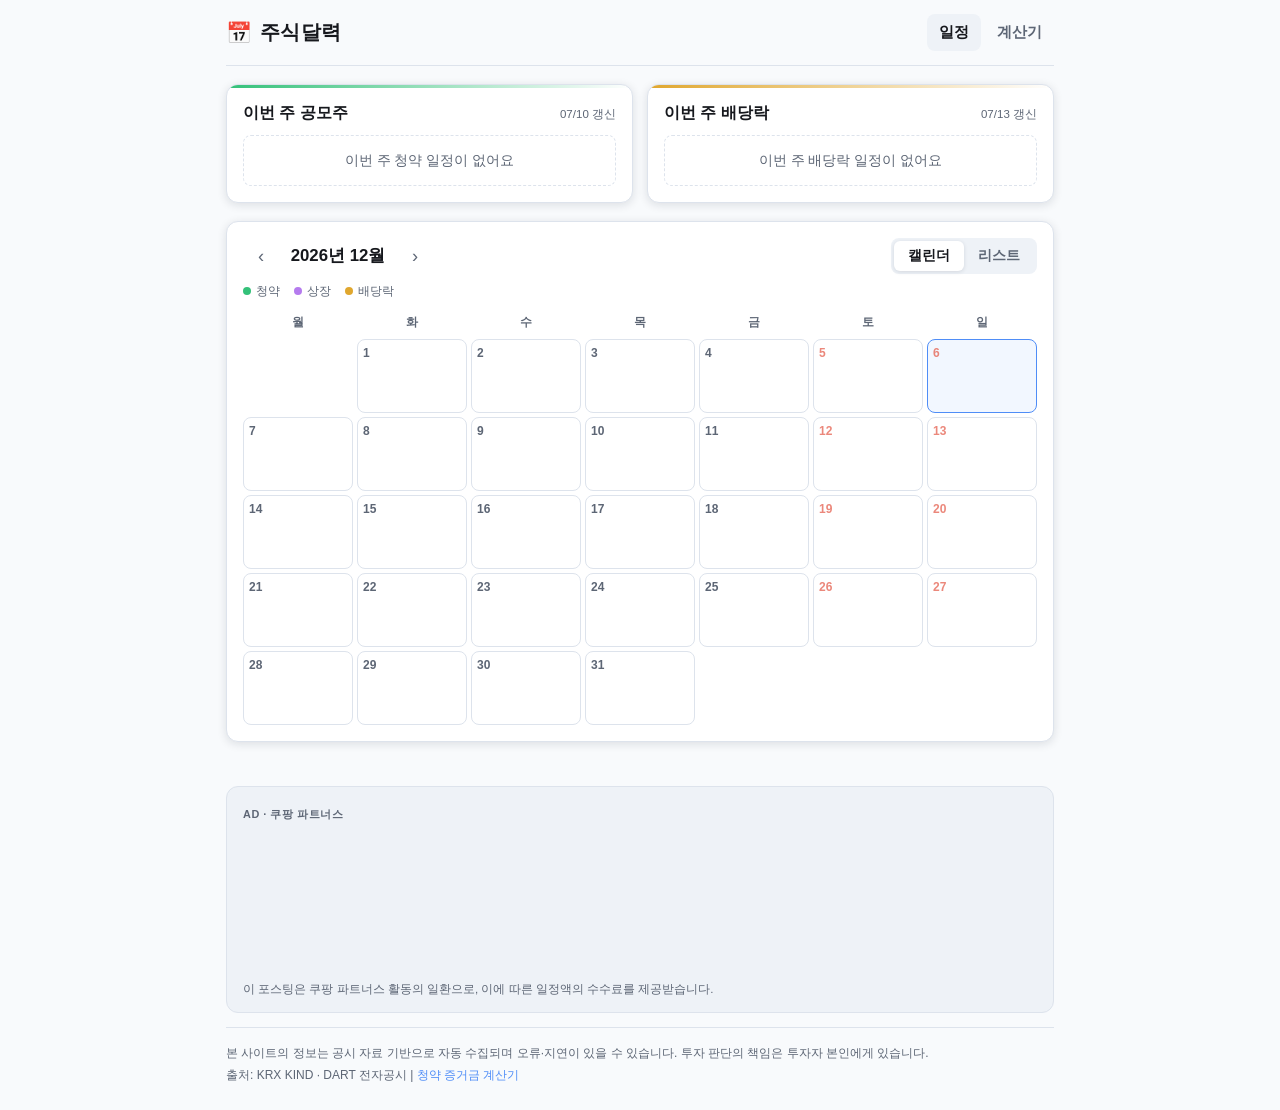
==== index.html @ b201cfbd "feat: 쿠팡 파트너스 다이나믹 배너 활성화 (캐러셀, 반응형 폭) - 페이지당 1개, 도구/콘텐츠 영역 밖 배치 - 광고 차단 시 빈 카드 자동 숨김 가드 - baroconve" ====
<!doctype html>
<html lang="ko">
<head>
  <meta charset="utf-8" />
  <meta name="viewport" content="width=device-width, initial-scale=1, viewport-fit=cover" />
  <title>주식달력 — 공모주 청약 일정 · 배당 캘린더</title>
  <meta name="description" content="이번 주 공모주 청약 일정과 배당락일을 한눈에. 청약 시작일·상장일·공모가와 증거금 계산기까지, 매일 자동 갱신되는 무료 주식 캘린더입니다." />
  <link rel="canonical" href="https://maestro24.github.io/stockcal/" />
  <meta property="og:title" content="주식달력 — 공모주 · 배당 캘린더" />
  <meta property="og:description" content="이번 주 공모주 청약과 배당락일을 한눈에. 매일 자동 갱신." />
  <meta property="og:type" content="website" />
  <meta property="og:url" content="https://maestro24.github.io/stockcal/" />
  <meta property="og:locale" content="ko_KR" />
  <meta name="theme-color" content="#f8fafc" />
  <link rel="icon" href="data:image/svg+xml,<svg xmlns='http://www.w3.org/2000/svg' viewBox='0 0 100 100'><defs><linearGradient id='g' x1='0' y1='0' x2='0' y2='1'><stop offset='0' stop-color='%234F8DF7'/><stop offset='1' stop-color='%232456C4'/></linearGradient></defs><rect width='100' height='100' rx='18' fill='url(%23g)'/><rect x='20' y='30' width='60' height='50' rx='6' fill='white' opacity='.95'/><rect x='20' y='30' width='60' height='14' rx='6' fill='%23D4A72C'/><rect x='30' y='20' width='8' height='16' rx='3' fill='white'/><rect x='62' y='20' width='8' height='16' rx='3' fill='white'/><rect x='28' y='52' width='12' height='9' rx='2' fill='%234F8DF7'/><rect x='44' y='52' width='12' height='9' rx='2' fill='%23cbd5e1'/><rect x='60' y='52' width='12' height='9' rx='2' fill='%23cbd5e1'/><rect x='28' y='66' width='12' height='9' rx='2' fill='%23cbd5e1'/><rect x='44' y='66' width='12' height='9' rx='2' fill='%2343A047'/></svg>" />
  <script type="application/ld+json">
  {
    "@context": "https://schema.org",
    "@graph": [
      {
        "@type": "WebSite",
        "url": "https://maestro24.github.io/stockcal/",
        "name": "주식달력",
        "description": "공모주 청약 일정과 배당락일 캘린더",
        "inLanguage": "ko"
      },
      {
        "@type": "WebApplication",
        "name": "주식달력",
        "url": "https://maestro24.github.io/stockcal/",
        "applicationCategory": "FinanceApplication",
        "operatingSystem": "Web",
        "inLanguage": "ko",
        "offers": { "@type": "Offer", "price": "0", "priceCurrency": "KRW" },
        "description": "이번 주 공모주 청약 일정과 배당락일을 보여주는 무료 캘린더. 매일 자동 갱신."
      }
    ]
  }
  </script>
  <link rel="stylesheet" href="css/style.css" />
</head>
<body>
  <div id="app">
    <header class="header">
      <div class="brand">
        <span class="brand-mark">📅</span>
        <h1>주식달력</h1>
      </div>
      <nav class="nav">
        <a href="index.html" class="nav-link active">일정</a>
        <a href="calc.html" class="nav-link">계산기</a>
      </nav>
    </header>

    <main class="main">
      <!-- 이번 주 요약 -->
      <section class="week-summary">
        <div class="summary-card" id="card-ipo">
          <div class="summary-head">
            <h2>이번 주 공모주</h2>
            <span class="updated" id="ipo-updated"></span>
          </div>
          <div class="summary-body" id="week-ipo"><div class="empty">불러오는 중…</div></div>
        </div>
        <div class="summary-card" id="card-div">
          <div class="summary-head">
            <h2>이번 주 배당락</h2>
            <span class="updated" id="div-updated"></span>
          </div>
          <div class="summary-body" id="week-div"><div class="empty">불러오는 중…</div></div>
        </div>
      </section>

      <!-- 공모주 캘린더 -->
      <section class="cal-section">
        <div class="cal-toolbar">
          <div class="month-nav">
            <button class="icon-btn" id="btn-prev" aria-label="이전 달">‹</button>
            <h2 id="cal-title">-</h2>
            <button class="icon-btn" id="btn-next" aria-label="다음 달">›</button>
          </div>
          <div class="view-toggle" role="tablist">
            <button class="toggle-btn active" id="btn-view-cal" role="tab">캘린더</button>
            <button class="toggle-btn" id="btn-view-list" role="tab">리스트</button>
          </div>
        </div>
        <div class="legend">
          <span class="lg"><i class="dot dot-open"></i>청약</span>
          <span class="lg"><i class="dot dot-list"></i>상장</span>
          <span class="lg"><i class="dot dot-div"></i>배당락</span>
        </div>
        <div id="view-cal" class="calendar"></div>
        <div id="view-list" class="ipo-list hidden"></div>
      </section>
    </main>


  <aside class="promo" data-coupang>
    <span class="promo-label">AD · 쿠팡 파트너스</span>
    <div class="coupang-wrap">
      <script src="https://ads-partners.coupang.com/g.js"></script>
      <script>
        new PartnersCoupang.G({ id: 1006093, template: "carousel", trackingCode: "AF8748009",
          width: String(Math.min(680, document.documentElement.clientWidth - 48)), height: "140", tsource: "" });
      </script>
    </div>
    <p class="promo-disclosure">이 포스팅은 쿠팡 파트너스 활동의 일환으로, 이에 따른 일정액의 수수료를 제공받습니다.</p>
  </aside>
    <script>
      // 광고 미표시(차단기 등) 시 빈 카드 숨김
      setTimeout(function () {
        document.querySelectorAll('.promo[data-coupang]').forEach(function (el) {
          var f = el.querySelector('iframe');
          if (!f || f.getBoundingClientRect().height < 10) el.hidden = true;
        });
      }, 4000);
    </script>

    <footer class="footer">
      <p>본 사이트의 정보는 공시 자료 기반으로 자동 수집되며 오류·지연이 있을 수 있습니다. 투자 판단의 책임은 투자자 본인에게 있습니다.</p>
      <p>출처: KRX KIND · DART 전자공시 | <a href="calc.html">청약 증거금 계산기</a></p>
    </footer>
  </div>

  <div class="toast-wrap" id="toast-wrap" aria-live="polite"></div>
  <script type="module" src="js/app.js"></script>
</body>
</html>
---- css/style.css ----
/* 주식달력 v1 — 금융 대시보드 톤, 라이트 전용 */
:root {
  --bg: #f8fafc;
  --bg-card: #ffffff;
  --bg-elev: #eef2f7;
  --text: #16181d;
  --text-dim: #5d6675;
  --border: #dde3ec;
  --accent: #4f8df7;
  --open: #34c179;      /* 청약 중 */
  --upcoming: #4f8df7;  /* 예정 */
  --list-ev: #b57bee;   /* 상장 */
  --div-ev: #e0a72e;    /* 배당락 */
  --danger: #e5604f;
  --radius: 12px;
  --shadow: rgba(15, 23, 42, 0.12);
}

* { box-sizing: border-box; margin: 0; padding: 0; }
body {
  background: var(--bg);
  color: var(--text);
  font-family: -apple-system, BlinkMacSystemFont, 'Apple SD Gothic Neo', 'Malgun Gothic', 'Noto Sans KR', sans-serif;
  -webkit-font-smoothing: antialiased;
  line-height: 1.5;
  transition: background 0.25s;
}
#app { max-width: 860px; margin: 0 auto; padding: 0 16px; min-height: 100dvh; display: flex; flex-direction: column; }
button, input { font-family: inherit; }
a { color: var(--accent); text-decoration: none; }

/* ── 헤더 ── */
.header {
  display: flex;
  align-items: center;
  justify-content: space-between;
  padding: 14px 0;
  border-bottom: 1px solid var(--border);
}
.brand { display: flex; align-items: center; gap: 8px; }
.brand-mark { font-size: 1.3rem; }
.brand h1 { font-size: 1.25rem; font-weight: 900; letter-spacing: 0.02em; }
.nav { display: flex; align-items: center; gap: 4px; }
.nav-link {
  color: var(--text-dim);
  font-weight: 700;
  font-size: 0.95rem;
  padding: 7px 12px;
  border-radius: 8px;
  transition: background 0.15s, color 0.15s;
}
.nav-link:hover { background: var(--bg-elev); }
.nav-link.active { color: var(--text); background: var(--bg-elev); }
.icon-btn {
  background: none;
  border: none;
  color: var(--text-dim);
  font-size: 1.15rem;
  width: 36px;
  height: 36px;
  border-radius: 8px;
  cursor: pointer;
  transition: background 0.15s, color 0.15s;
}
.icon-btn:hover { background: var(--bg-elev); color: var(--text); }

/* ── 메인 ── */
.main { flex: 1; padding: 18px 0 30px; display: flex; flex-direction: column; gap: 18px; }
.main > section { animation: sec-in 0.35s ease backwards; }
.main > section:nth-child(2) { animation-delay: 0.08s; }
.main > section:nth-child(3) { animation-delay: 0.16s; }
@keyframes sec-in {
  from { opacity: 0; transform: translateY(10px); }
}

/* ── 이번 주 요약 ── */
.week-summary { display: grid; grid-template-columns: 1fr 1fr; gap: 14px; }
.summary-card {
  background: var(--bg-card);
  border: 1px solid var(--border);
  border-radius: var(--radius);
  padding: 16px;
  box-shadow: 0 2px 10px var(--shadow);
  position: relative;
  overflow: hidden;
}
.summary-card::before {
  content: '';
  position: absolute;
  top: 0; left: 0; right: 0;
  height: 3px;
  background: linear-gradient(90deg, var(--open), transparent);
}
#card-div::before { background: linear-gradient(90deg, var(--div-ev), transparent); }
.summary-head { display: flex; align-items: baseline; justify-content: space-between; margin-bottom: 10px; }
.summary-head h2 { font-size: 1rem; font-weight: 800; }
.updated { font-size: 0.72rem; color: var(--text-dim); }
.summary-body { display: flex; flex-direction: column; gap: 8px; }
.empty {
  color: var(--text-dim);
  font-size: 0.88rem;
  padding: 14px 0;
  text-align: center;
  border: 1px dashed var(--border);
  border-radius: 8px;
}

.event-row {
  display: flex;
  align-items: center;
  gap: 10px;
  background: var(--bg-elev);
  border-radius: 8px;
  padding: 9px 12px;
  transition: transform 0.12s ease, background 0.15s;
}
.event-row:hover { transform: translateX(3px); background: color-mix(in srgb, var(--bg-elev) 80%, var(--accent) 8%); }
.event-row .name { font-weight: 800; font-size: 0.92rem; flex: 1; min-width: 0; overflow: hidden; text-overflow: ellipsis; white-space: nowrap; }
.event-row .date { font-size: 0.8rem; color: var(--text-dim); font-variant-numeric: tabular-nums; }
.badge {
  font-size: 0.7rem;
  font-weight: 800;
  padding: 2px 7px;
  border-radius: 999px;
  white-space: nowrap;
}
.badge-open { background: color-mix(in srgb, var(--open) 18%, transparent); color: var(--open); }
.badge-upcoming { background: color-mix(in srgb, var(--upcoming) 18%, transparent); color: var(--upcoming); }
.badge-list { background: color-mix(in srgb, var(--list-ev) 18%, transparent); color: var(--list-ev); }
.badge-div { background: color-mix(in srgb, var(--div-ev) 20%, transparent); color: var(--div-ev); }
.badge-dday { background: var(--danger); color: #fff; }
.badge-done { background: var(--bg-elev); color: var(--text-dim); }

/* ── 캘린더 섹션 ── */
.cal-section {
  background: var(--bg-card);
  border: 1px solid var(--border);
  border-radius: var(--radius);
  padding: 16px;
  box-shadow: 0 2px 10px var(--shadow);
}
.cal-toolbar { display: flex; align-items: center; justify-content: space-between; margin-bottom: 8px; flex-wrap: wrap; gap: 8px; }
.month-nav { display: flex; align-items: center; gap: 4px; }
.month-nav h2 { font-size: 1.05rem; font-weight: 800; min-width: 110px; text-align: center; font-variant-numeric: tabular-nums; }
.view-toggle { display: flex; background: var(--bg-elev); border-radius: 8px; padding: 3px; }
.toggle-btn {
  border: none;
  background: none;
  color: var(--text-dim);
  font-weight: 700;
  font-size: 0.85rem;
  padding: 6px 14px;
  border-radius: 6px;
  cursor: pointer;
}
.toggle-btn.active { background: var(--bg-card); color: var(--text); box-shadow: 0 1px 4px var(--shadow); }
.legend { display: flex; gap: 14px; margin: 4px 0 10px; }
.lg { font-size: 0.75rem; color: var(--text-dim); display: flex; align-items: center; gap: 5px; }
.dot { width: 8px; height: 8px; border-radius: 50%; display: inline-block; }
.dot-open { background: var(--open); }
.dot-list { background: var(--list-ev); }
.dot-div { background: var(--div-ev); }

/* 캘린더 그리드 */
.calendar { display: grid; grid-template-columns: repeat(7, 1fr); gap: 4px; }
.cal-dow {
  text-align: center;
  font-size: 0.72rem;
  font-weight: 700;
  color: var(--text-dim);
  padding: 4px 0;
}
.cal-cell {
  min-height: 74px;
  border: 1px solid var(--border);
  border-radius: 8px;
  padding: 4px 5px;
  font-size: 0.75rem;
  display: flex;
  flex-direction: column;
  gap: 3px;
  overflow: hidden;
}
.cal-cell.blank { border-color: transparent; }
.cal-cell .d { color: var(--text-dim); font-weight: 700; font-variant-numeric: tabular-nums; }
.cal-cell:not(.blank) { transition: border-color 0.15s, background 0.15s; }
.cal-cell:not(.blank):hover { border-color: var(--border-active, var(--accent)); background: var(--bg-elev); }
.cal-cell.today { border-color: var(--accent); background: color-mix(in srgb, var(--accent) 7%, transparent); }
.cal-cell.today .d { color: var(--accent); }
.cal-cell.weekend .d { color: var(--danger); opacity: 0.75; }
.chip {
  font-size: 0.66rem;
  font-weight: 700;
  border-radius: 4px;
  padding: 1px 4px;
  white-space: nowrap;
  overflow: hidden;
  text-overflow: ellipsis;
  color: #fff;
}
.chip-open { background: var(--open); }
.chip-list { background: var(--list-ev); }
.chip-div { background: var(--div-ev); }
.chip-more { background: var(--bg-elev); color: var(--text-dim); }

/* 리스트 뷰 */
.ipo-list { display: flex; flex-direction: column; gap: 10px; }
.ipo-list.hidden, .calendar.hidden { display: none; }
.ipo-item {
  border: 1px solid var(--border);
  border-radius: 10px;
  padding: 12px 14px;
  display: flex;
  flex-direction: column;
  gap: 6px;
}
.ipo-item .top { display: flex; align-items: center; gap: 8px; }
.ipo-item .name { font-weight: 800; font-size: 1rem; flex: 1; }
.ipo-item .meta { display: flex; flex-wrap: wrap; gap: 12px; font-size: 0.82rem; color: var(--text-dim); }
.ipo-item .meta b { color: var(--text); font-weight: 700; }

/* ── 계산기 ── */
.calc-card {
  background: var(--bg-card);
  border: 1px solid var(--border);
  border-radius: var(--radius);
  padding: 20px;
  box-shadow: 0 2px 10px var(--shadow);
}
.calc-card h2 { font-size: 1.05rem; margin-bottom: 4px; }
.calc-desc { font-size: 0.85rem; color: var(--text-dim); margin-bottom: 14px; }
.calc-form { display: grid; grid-template-columns: repeat(auto-fit, minmax(140px, 1fr)); gap: 12px; margin-bottom: 14px; }
.calc-form label { font-size: 0.8rem; font-weight: 700; color: var(--text-dim); display: flex; flex-direction: column; gap: 6px; }
.calc-form input {
  background: var(--bg-elev);
  border: 1px solid var(--border);
  border-radius: 8px;
  color: var(--text);
  font-size: 1rem;
  font-weight: 700;
  padding: 10px 12px;
  width: 100%;
  outline: none;
  transition: border-color 0.15s;
}
.calc-form input:focus { border-color: var(--accent); }
.calc-result {
  display: flex;
  align-items: baseline;
  justify-content: space-between;
  background: var(--bg-elev);
  border-radius: 10px;
  padding: 14px 16px;
}
.result-label { font-size: 0.85rem; color: var(--text-dim); font-weight: 700; }
.result-value { font-size: 1.5rem; font-weight: 900; font-variant-numeric: tabular-nums; }
.calc-note { font-size: 0.8rem; color: var(--text-dim); margin-top: 8px; }

/* ── 푸터 ── */
.footer {
  border-top: 1px solid var(--border);
  padding: 16px 0 26px;
  font-size: 0.75rem;
  color: var(--text-dim);
  display: flex;
  flex-direction: column;
  gap: 4px;
}

/* ── 토스트 ── */
.toast-wrap { position: fixed; top: 14px; left: 50%; transform: translateX(-50%); z-index: 100; }
.toast {
  background: var(--text);
  color: var(--bg);
  font-weight: 700;
  font-size: 0.88rem;
  padding: 10px 16px;
  border-radius: 8px;
}

@media (max-width: 640px) {
  .week-summary { grid-template-columns: 1fr; }
  .cal-cell { min-height: 58px; }
  .chip { font-size: 0.6rem; }
}

/* ── 쿠팡 파트너스 슬롯 ── */
.promo { border: 1px solid var(--border); background: var(--bg-elev); border-radius: 12px; padding: 14px 16px; margin: 14px 0; }
.promo-label { font-size: 0.68rem; color: var(--text-dim); font-weight: 800; letter-spacing: 0.05em; }
.promo a { font-weight: 800; display: inline-block; margin: 4px 0; }
.promo-disclosure { font-size: 0.72rem; color: var(--text-dim); margin-top: 6px; line-height: 1.5; }
.coupang-wrap { display: flex; justify-content: center; margin: 8px 0; min-height: 140px; }
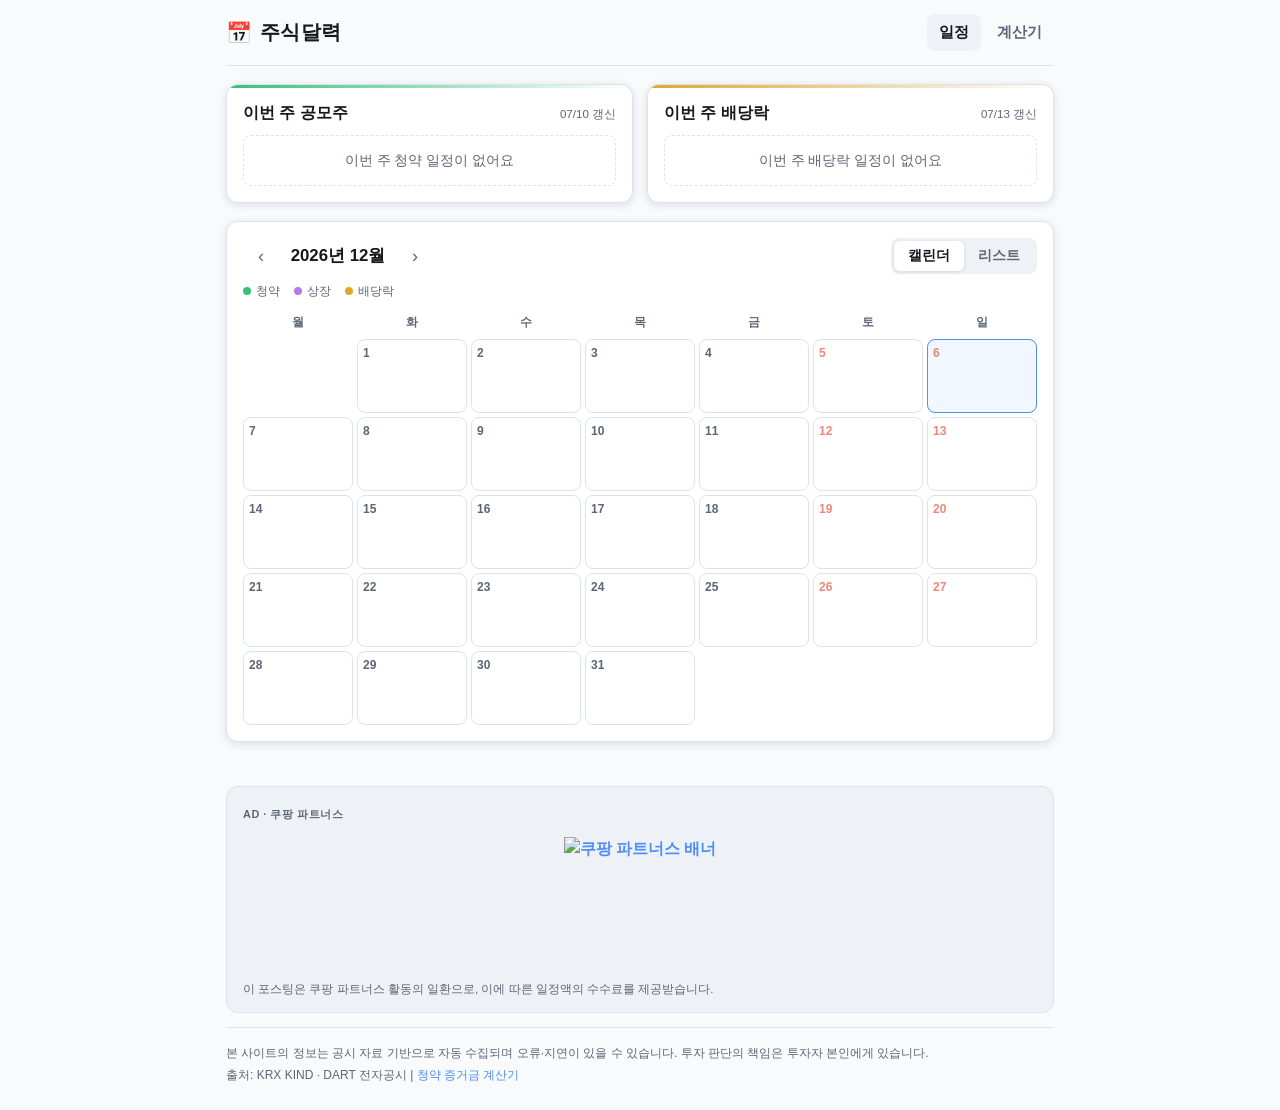
==== commit 0a22a9bf: "feat: 하단 배너를 정적 이미지(728x90)로 교체, 양옆 캐러셀 유지 - g.js 로드를 사이드 레일로 이동, 가드에 img 로드 검사 추가" ====
--- a/index.html
+++ b/index.html
@@ -98,20 +98,18 @@
   <aside class="promo" data-coupang>
     <span class="promo-label">AD · 쿠팡 파트너스</span>
     <div class="coupang-wrap">
-      <script src="https://ads-partners.coupang.com/g.js"></script>
-      <script>
-        new PartnersCoupang.G({ id: 1006093, template: "carousel", trackingCode: "AF8748009",
-          width: String(Math.min(680, document.documentElement.clientWidth - 48)), height: "140", tsource: "" });
-      </script>
+      <a href="https://link.coupang.com/a/flCfhuxEJM" target="_blank" rel="sponsored noopener" referrerpolicy="unsafe-url"><img src="https://ads-partners.coupang.com/banners/1006097?trackingCode=AF8748009&subId=&traceId=V0-301-879dd1202e5c73b2-I1006097&w=728&h=90" alt="쿠팡 파트너스 배너" style="max-width:100%;height:auto" loading="lazy"></a>
     </div>
     <p class="promo-disclosure">이 포스팅은 쿠팡 파트너스 활동의 일환으로, 이에 따른 일정액의 수수료를 제공받습니다.</p>
   </aside>
     <script>
       // 광고 미표시(차단기 등) 시 빈 카드 숨김
       setTimeout(function () {
-        document.querySelectorAll('.promo[data-coupang]').forEach(function (el) {
+        document.querySelectorAll('[data-coupang]').forEach(function (el) {
           var f = el.querySelector('iframe');
-          if (!f || f.getBoundingClientRect().height < 10) el.hidden = true;
+          var m = el.querySelector('img');
+          var ok = (f && f.getBoundingClientRect().height >= 10) || (m && m.complete && m.naturalWidth > 0);
+          if (!ok) el.hidden = true;
         });
       }, 4000);
     </script>
@@ -124,5 +122,12 @@
 
   <div class="toast-wrap" id="toast-wrap" aria-live="polite"></div>
   <script type="module" src="js/app.js"></script>
+  <div class="side-rail side-l" data-coupang>
+    <script src="https://ads-partners.coupang.com/g.js"></script>
+    <script>new PartnersCoupang.G({ id: 1006093, template: "carousel", trackingCode: "AF8748009", width: "160", height: "600", tsource: "" });</script>
+  </div>
+  <div class="side-rail side-r" data-coupang>
+    <script>new PartnersCoupang.G({ id: 1006093, template: "carousel", trackingCode: "AF8748009", width: "160", height: "600", tsource: "" });</script>
+  </div>
 </body>
 </html>
--- a/css/style.css
+++ b/css/style.css
@@ -289,4 +289,11 @@
 .promo-label { font-size: 0.68rem; color: var(--text-dim); font-weight: 800; letter-spacing: 0.05em; }
 .promo a { font-weight: 800; display: inline-block; margin: 4px 0; }
 .promo-disclosure { font-size: 0.72rem; color: var(--text-dim); margin-top: 6px; line-height: 1.5; }
-.coupang-wrap { display: flex; justify-content: center; margin: 8px 0; min-height: 140px; }
+.coupang-wrap { display: flex; justify-content: center; margin: 8px 0; min-height: 140px; max-width: 100%; overflow-x: hidden; }
+
+/* ── 쿠팡 사이드 레일 (넓은 화면 전용) ── */
+.side-rail { position: fixed; top: 90px; width: 160px; display: none; z-index: 5; }
+@media (min-width: 1260px) { .side-rail { display: block; } }
+.side-l { left: calc(50% - 614px); }
+.side-r { left: calc(50% + 454px); }
+.fs-active .side-rail { display: none !important; }
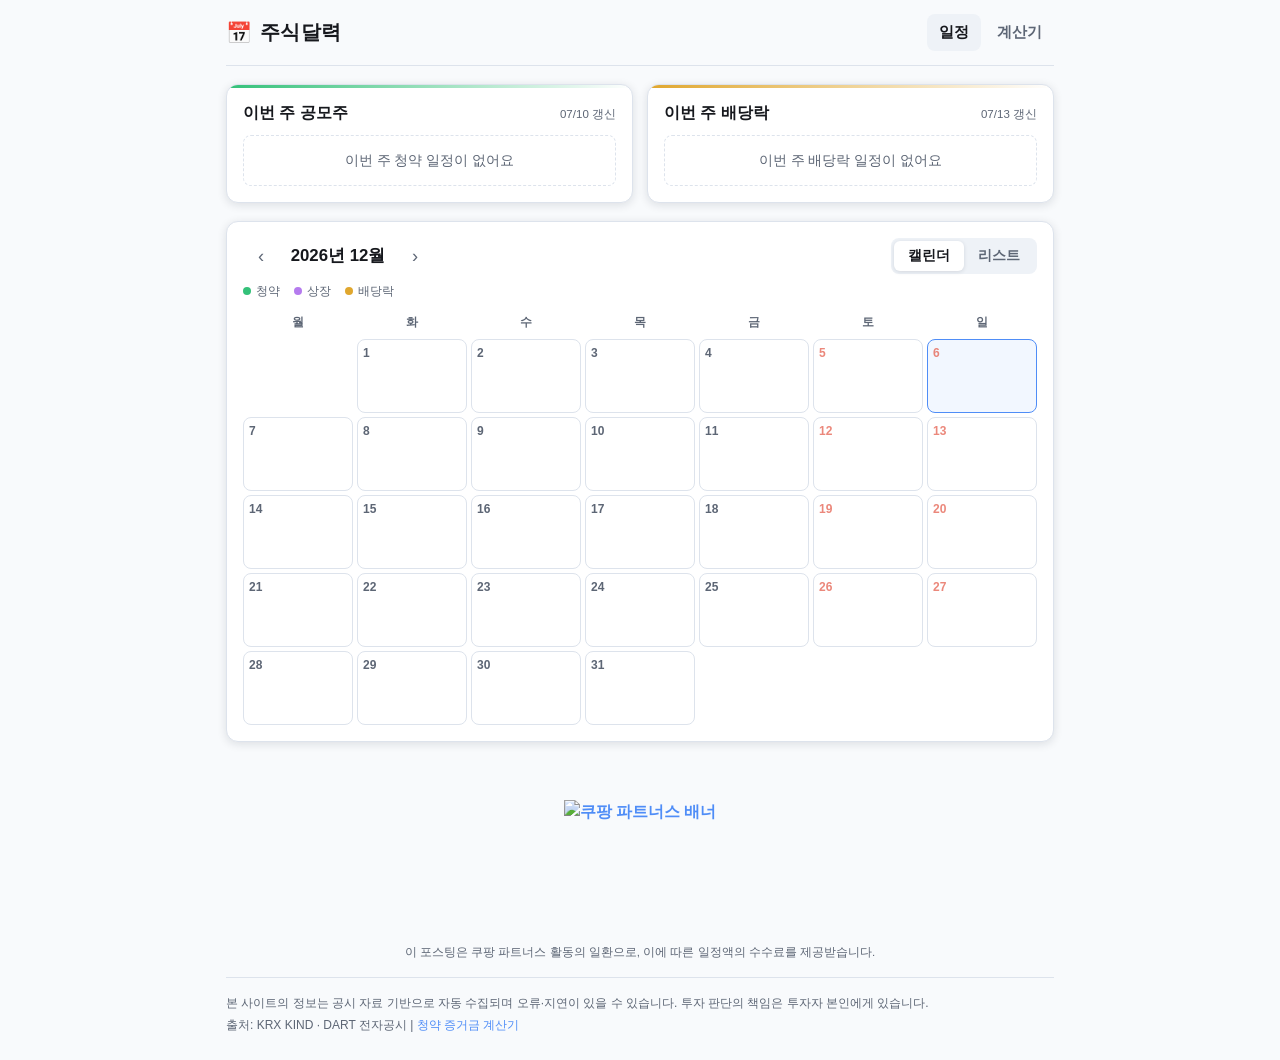
==== commit b8b5b053: "style: 광고 박스 제거 — 배너 + 고지 문구 한 줄만 (미니멀)" ====
--- a/index.html
+++ b/index.html
@@ -96,7 +96,6 @@
 
 
   <aside class="promo" data-coupang>
-    <span class="promo-label">AD · 쿠팡 파트너스</span>
     <div class="coupang-wrap">
       <a href="https://link.coupang.com/a/flCfhuxEJM" target="_blank" rel="sponsored noopener" referrerpolicy="unsafe-url"><img src="https://ads-partners.coupang.com/banners/1006097?trackingCode=AF8748009&subId=&traceId=V0-301-879dd1202e5c73b2-I1006097&w=728&h=90" alt="쿠팡 파트너스 배너" style="max-width:100%;height:auto" loading="lazy"></a>
     </div>
--- a/css/style.css
+++ b/css/style.css
@@ -285,10 +285,10 @@
 }
 
 /* ── 쿠팡 파트너스 슬롯 ── */
-.promo { border: 1px solid var(--border); background: var(--bg-elev); border-radius: 12px; padding: 14px 16px; margin: 14px 0; }
+.promo { margin: 16px 0; text-align: center; }
 .promo-label { font-size: 0.68rem; color: var(--text-dim); font-weight: 800; letter-spacing: 0.05em; }
 .promo a { font-weight: 800; display: inline-block; margin: 4px 0; }
-.promo-disclosure { font-size: 0.72rem; color: var(--text-dim); margin-top: 6px; line-height: 1.5; }
+.promo-disclosure { font-size: 0.72rem; color: var(--text-dim); margin-top: 6px; line-height: 1.5; text-align: center; }
 .coupang-wrap { display: flex; justify-content: center; margin: 8px 0; min-height: 140px; max-width: 100%; overflow-x: hidden; }
 
 /* ── 쿠팡 사이드 레일 (넓은 화면 전용) ── */
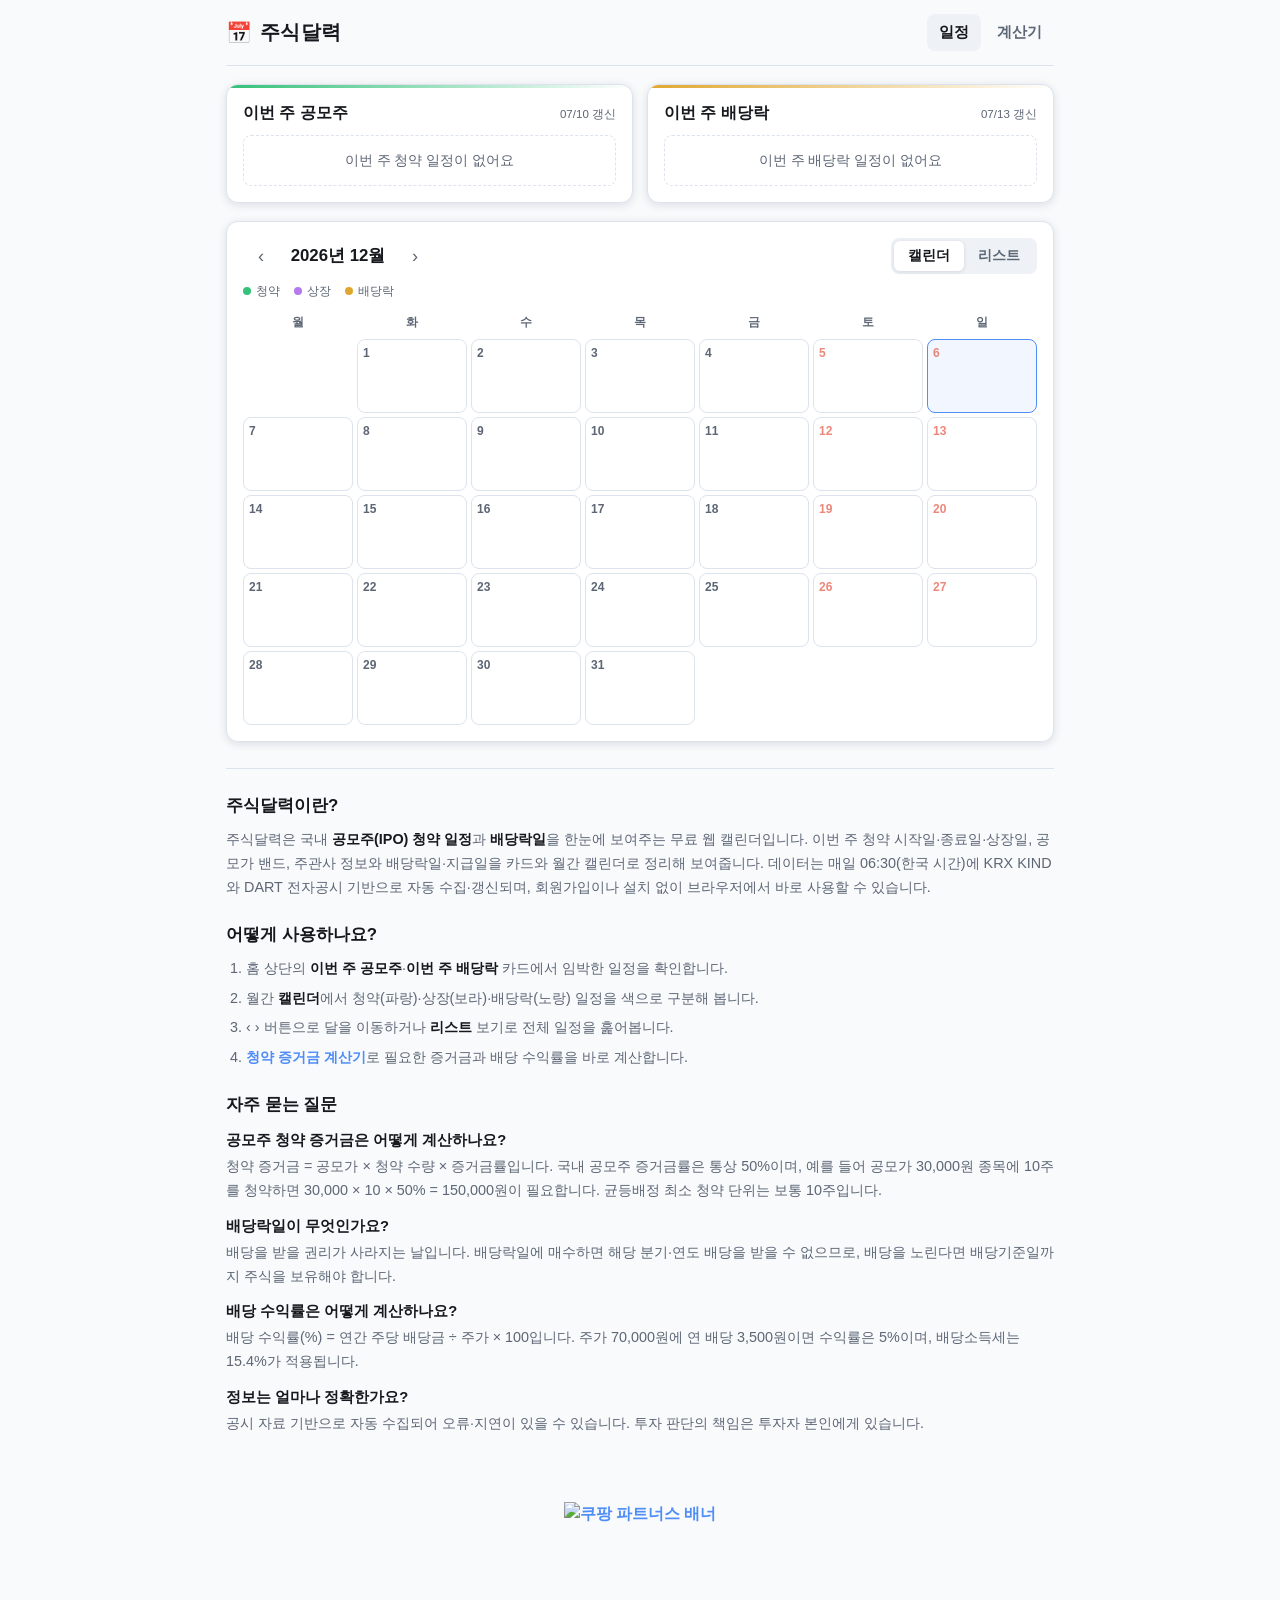
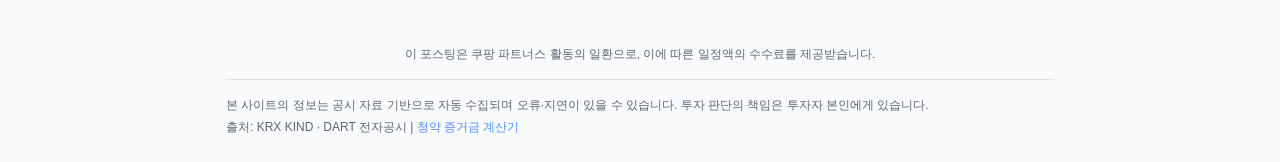
==== commit 3b0413e7: "feat: 홈 정적 SEO 섹션·FAQ 구조화데이터·OG 이미지·404 추가 - index.html: JS 렌더와 별개로 항상 존재하는 정적 seo-content 섹션 추가   (" ====
--- a/index.html
+++ b/index.html
@@ -2,6 +2,15 @@
 <html lang="ko">
 <head>
   <meta charset="utf-8" />
+<!-- Google Analytics (GA4) -->
+<script async src="https://www.googletagmanager.com/gtag/js?id=G-2P73L29BH7"></script>
+<script>
+  window.dataLayer = window.dataLayer || [];
+  function gtag(){dataLayer.push(arguments);}
+  gtag('js', new Date());
+  gtag('config', 'G-2P73L29BH7');
+</script>
+
   <meta name="viewport" content="width=device-width, initial-scale=1, viewport-fit=cover" />
   <title>주식달력 — 공모주 청약 일정 · 배당 캘린더</title>
   <meta name="description" content="이번 주 공모주 청약 일정과 배당락일을 한눈에. 청약 시작일·상장일·공모가와 증거금 계산기까지, 매일 자동 갱신되는 무료 주식 캘린더입니다." />
@@ -10,7 +19,12 @@
   <meta property="og:description" content="이번 주 공모주 청약과 배당락일을 한눈에. 매일 자동 갱신." />
   <meta property="og:type" content="website" />
   <meta property="og:url" content="https://maestro24.github.io/stockcal/" />
+  <meta property="og:image" content="https://maestro24.github.io/stockcal/assets/og-image.png" />
   <meta property="og:locale" content="ko_KR" />
+  <meta name="twitter:card" content="summary_large_image" />
+  <meta name="twitter:title" content="주식달력 — 공모주 · 배당 캘린더" />
+  <meta name="twitter:description" content="이번 주 공모주 청약과 배당락일을 한눈에. 매일 자동 갱신." />
+  <meta name="twitter:image" content="https://maestro24.github.io/stockcal/assets/og-image.png" />
   <meta name="theme-color" content="#f8fafc" />
   <link rel="icon" href="data:image/svg+xml,<svg xmlns='http://www.w3.org/2000/svg' viewBox='0 0 100 100'><defs><linearGradient id='g' x1='0' y1='0' x2='0' y2='1'><stop offset='0' stop-color='%234F8DF7'/><stop offset='1' stop-color='%232456C4'/></linearGradient></defs><rect width='100' height='100' rx='18' fill='url(%23g)'/><rect x='20' y='30' width='60' height='50' rx='6' fill='white' opacity='.95'/><rect x='20' y='30' width='60' height='14' rx='6' fill='%23D4A72C'/><rect x='30' y='20' width='8' height='16' rx='3' fill='white'/><rect x='62' y='20' width='8' height='16' rx='3' fill='white'/><rect x='28' y='52' width='12' height='9' rx='2' fill='%234F8DF7'/><rect x='44' y='52' width='12' height='9' rx='2' fill='%23cbd5e1'/><rect x='60' y='52' width='12' height='9' rx='2' fill='%23cbd5e1'/><rect x='28' y='66' width='12' height='9' rx='2' fill='%23cbd5e1'/><rect x='44' y='66' width='12' height='9' rx='2' fill='%2343A047'/></svg>" />
   <script type="application/ld+json">
@@ -33,6 +47,37 @@
         "inLanguage": "ko",
         "offers": { "@type": "Offer", "price": "0", "priceCurrency": "KRW" },
         "description": "이번 주 공모주 청약 일정과 배당락일을 보여주는 무료 캘린더. 매일 자동 갱신."
+      },
+      {
+        "@type": "FAQPage",
+        "@id": "https://maestro24.github.io/stockcal/#faq",
+        "mainEntity": [
+          {
+            "@type": "Question",
+            "name": "공모주 청약 일정은 어디서 확인하나요?",
+            "acceptedAnswer": { "@type": "Answer", "text": "주식달력 홈에서 이번 주 공모주 청약 시작일·종료일·상장일과 공모가 밴드, 주관사를 한눈에 볼 수 있습니다. 월간 캘린더로 다가올 청약 일정도 미리 확인할 수 있으며, 데이터는 매일 06:30(KST)에 KRX KIND·DART 공시 기반으로 자동 갱신됩니다." }
+          },
+          {
+            "@type": "Question",
+            "name": "공모주 청약 증거금은 어떻게 계산하나요?",
+            "acceptedAnswer": { "@type": "Answer", "text": "청약 증거금 = 공모가 × 청약 수량 × 증거금률입니다. 국내 공모주 증거금률은 통상 50%입니다. 예를 들어 공모가 30,000원 종목에 10주를 청약하면 30,000 × 10 × 50% = 150,000원이 필요합니다. 균등배정 최소 청약 단위는 보통 10주입니다." }
+          },
+          {
+            "@type": "Question",
+            "name": "배당락일이 무엇인가요?",
+            "acceptedAnswer": { "@type": "Answer", "text": "배당락일은 배당을 받을 권리가 사라지는 날입니다. 배당을 받으려면 배당기준일까지 주식을 보유해야 하며, 배당락일에 매수하면 해당 분기·연도 배당을 받을 수 없습니다. 주식달력은 이번 주 배당락일과 지급일을 함께 보여줍니다." }
+          },
+          {
+            "@type": "Question",
+            "name": "배당 수익률은 어떻게 계산하나요?",
+            "acceptedAnswer": { "@type": "Answer", "text": "배당 수익률(%) = 연간 주당 배당금 ÷ 주가 × 100입니다. 주가 70,000원에 연 배당 3,500원이면 수익률은 5%입니다. 배당소득세 15.4%를 감안한 세후 수익률도 계산기에서 함께 확인할 수 있습니다." }
+          },
+          {
+            "@type": "Question",
+            "name": "주식달력은 무료인가요?",
+            "acceptedAnswer": { "@type": "Answer", "text": "네, 완전 무료이며 회원가입이나 설치가 필요 없습니다. 정보는 공시 자료 기반으로 자동 수집되어 오류·지연이 있을 수 있으므로 투자 판단의 책임은 투자자 본인에게 있습니다." }
+          }
+        ]
       }
     ]
   }
@@ -92,6 +137,32 @@
         <div id="view-cal" class="calendar"></div>
         <div id="view-list" class="ipo-list hidden"></div>
       </section>
+
+      <!-- 검색엔진·AI 크롤러용 정적 콘텐츠 (JS 미실행 환경에서도 읽힘) -->
+      <section class="seo-content" aria-label="주식달력 소개">
+        <h2>주식달력이란?</h2>
+        <p>주식달력은 국내 <strong>공모주(IPO) 청약 일정</strong>과 <strong>배당락일</strong>을 한눈에 보여주는 무료 웹 캘린더입니다. 이번 주 청약 시작일·종료일·상장일, 공모가 밴드, 주관사 정보와 배당락일·지급일을 카드와 월간 캘린더로 정리해 보여줍니다. 데이터는 매일 06:30(한국 시간)에 KRX KIND와 DART 전자공시 기반으로 자동 수집·갱신되며, 회원가입이나 설치 없이 브라우저에서 바로 사용할 수 있습니다.</p>
+
+        <h2>어떻게 사용하나요?</h2>
+        <ol>
+          <li>홈 상단의 <strong>이번 주 공모주</strong>·<strong>이번 주 배당락</strong> 카드에서 임박한 일정을 확인합니다.</li>
+          <li>월간 <strong>캘린더</strong>에서 청약(파랑)·상장(보라)·배당락(노랑) 일정을 색으로 구분해 봅니다.</li>
+          <li>‹ › 버튼으로 달을 이동하거나 <strong>리스트</strong> 보기로 전체 일정을 훑어봅니다.</li>
+          <li><a href="calc.html">청약 증거금 계산기</a>로 필요한 증거금과 배당 수익률을 바로 계산합니다.</li>
+        </ol>
+
+        <h2>자주 묻는 질문</h2>
+        <dl>
+          <dt>공모주 청약 증거금은 어떻게 계산하나요?</dt>
+          <dd>청약 증거금 = 공모가 × 청약 수량 × 증거금률입니다. 국내 공모주 증거금률은 통상 50%이며, 예를 들어 공모가 30,000원 종목에 10주를 청약하면 30,000 × 10 × 50% = 150,000원이 필요합니다. 균등배정 최소 청약 단위는 보통 10주입니다.</dd>
+          <dt>배당락일이 무엇인가요?</dt>
+          <dd>배당을 받을 권리가 사라지는 날입니다. 배당락일에 매수하면 해당 분기·연도 배당을 받을 수 없으므로, 배당을 노린다면 배당기준일까지 주식을 보유해야 합니다.</dd>
+          <dt>배당 수익률은 어떻게 계산하나요?</dt>
+          <dd>배당 수익률(%) = 연간 주당 배당금 ÷ 주가 × 100입니다. 주가 70,000원에 연 배당 3,500원이면 수익률은 5%이며, 배당소득세는 15.4%가 적용됩니다.</dd>
+          <dt>정보는 얼마나 정확한가요?</dt>
+          <dd>공시 자료 기반으로 자동 수집되어 오류·지연이 있을 수 있습니다. 투자 판단의 책임은 투자자 본인에게 있습니다.</dd>
+        </dl>
+      </section>
     </main>
 
 
--- a/css/style.css
+++ b/css/style.css
@@ -256,6 +256,17 @@
 .result-value { font-size: 1.5rem; font-weight: 900; font-variant-numeric: tabular-nums; }
 .calc-note { font-size: 0.8rem; color: var(--text-dim); margin-top: 8px; }
 
+/* ── SEO 정적 콘텐츠 ── */
+.seo-content { border-top: 1px solid var(--border); margin-top: 8px; padding: 24px 0 8px; }
+.seo-content h2 { font-size: 1.05rem; margin: 22px 0 10px; color: var(--text); }
+.seo-content h2:first-child { margin-top: 0; }
+.seo-content p, .seo-content li, .seo-content dd { font-size: 0.9rem; line-height: 1.65; color: var(--text-dim); }
+.seo-content strong { color: var(--text); }
+.seo-content ol { padding-left: 20px; display: flex; flex-direction: column; gap: 6px; }
+.seo-content dt { font-weight: 800; font-size: 0.92rem; margin-top: 12px; color: var(--text); }
+.seo-content dd { margin: 4px 0 0; }
+.seo-content a { color: var(--accent); font-weight: 700; }
+
 /* ── 푸터 ── */
 .footer {
   border-top: 1px solid var(--border);
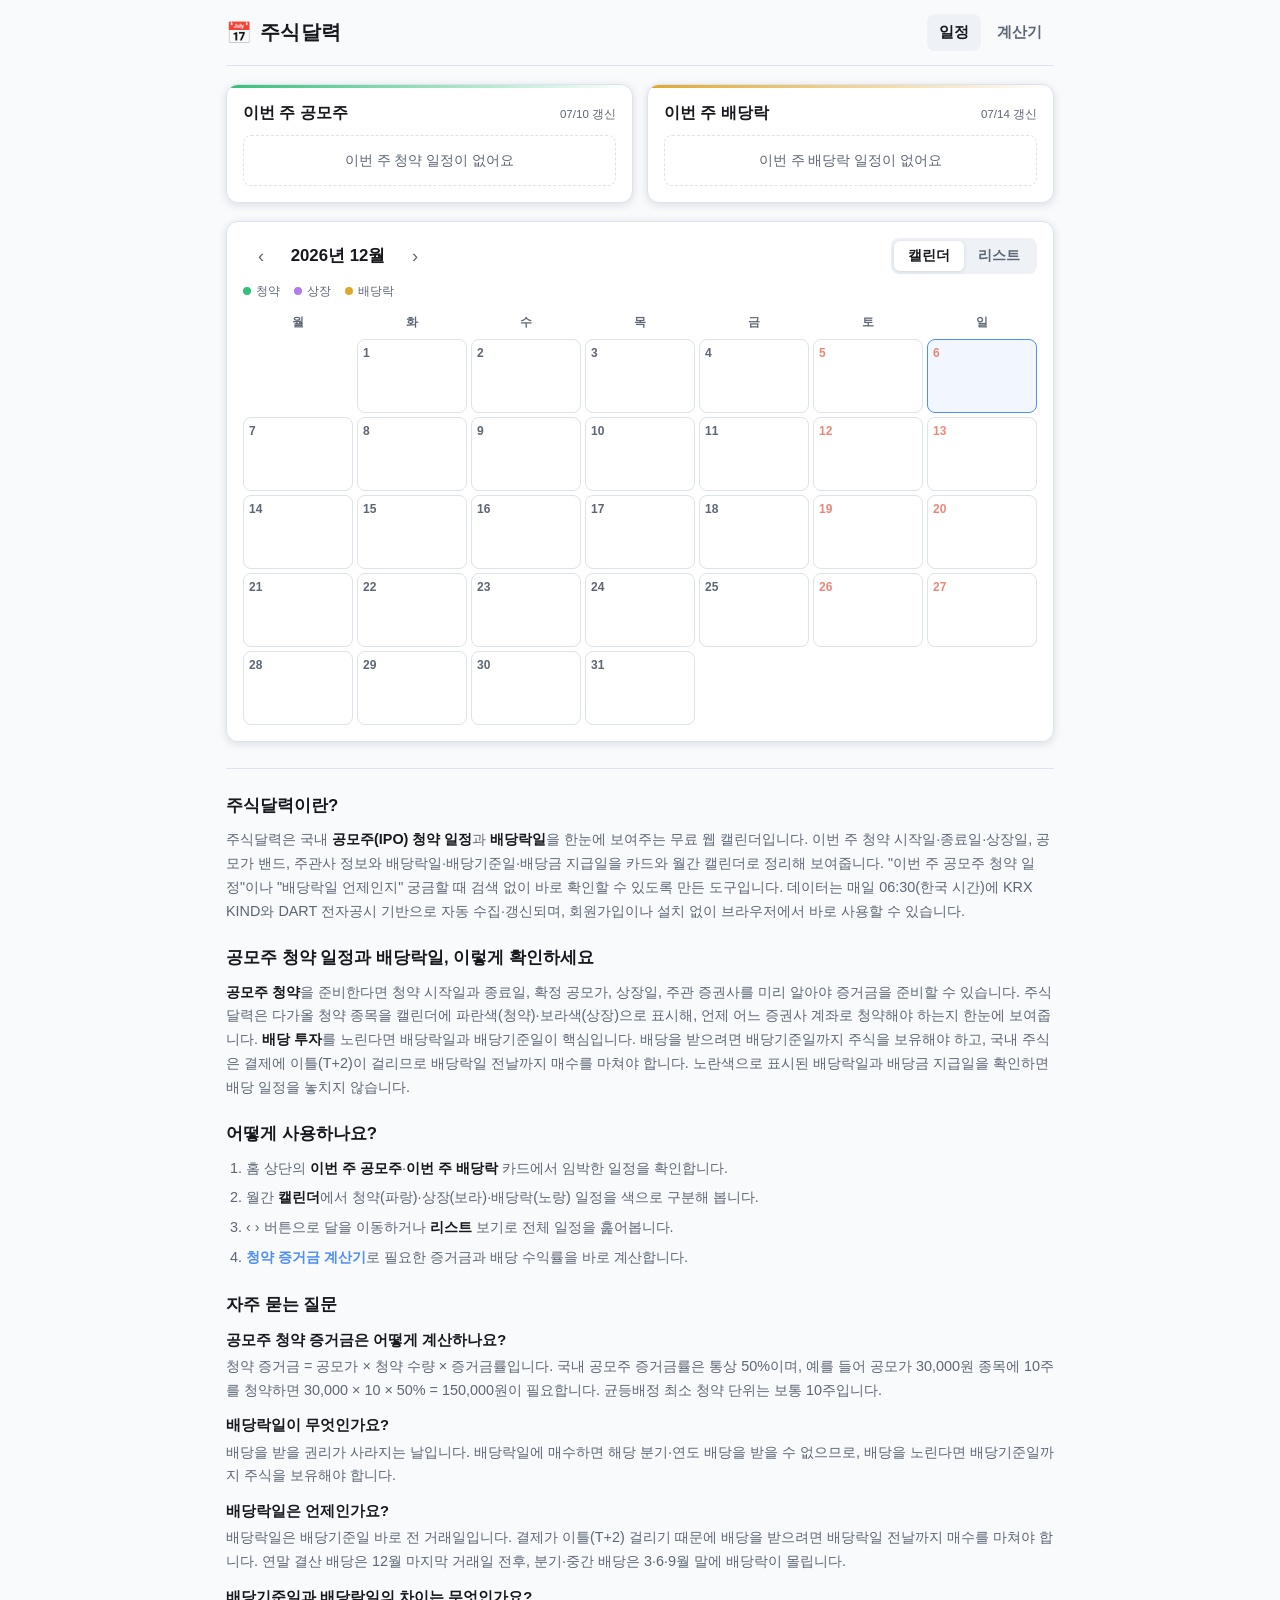
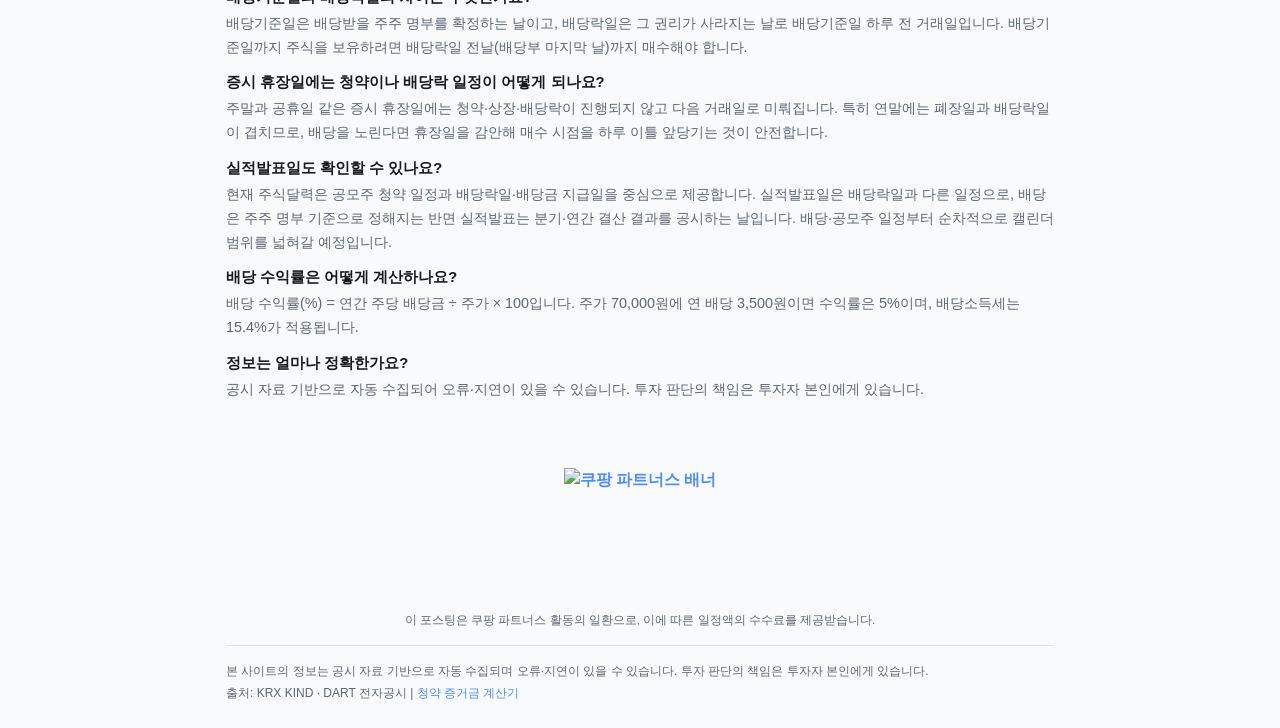
==== commit 10da3ee5: "seo: 한국어 롱테일 키워드 확장 + 네이버 Yeti 허용" ====
--- a/index.html
+++ b/index.html
@@ -12,8 +12,8 @@
 </script>
 
   <meta name="viewport" content="width=device-width, initial-scale=1, viewport-fit=cover" />
-  <title>주식달력 — 공모주 청약 일정 · 배당 캘린더</title>
-  <meta name="description" content="이번 주 공모주 청약 일정과 배당락일을 한눈에. 청약 시작일·상장일·공모가와 증거금 계산기까지, 매일 자동 갱신되는 무료 주식 캘린더입니다." />
+  <title>주식달력 — 공모주 청약일정·배당락일 한눈에 보는 증시 캘린더</title>
+  <meta name="description" content="이번 주 공모주 청약 일정과 배당락일·배당기준일을 한눈에. 청약 시작일·상장일·공모가부터 배당금 지급일과 증거금 계산기까지, 매일 자동 갱신되는 무료 주식 캘린더입니다." />
   <link rel="canonical" href="https://maestro24.github.io/stockcal/" />
   <meta property="og:title" content="주식달력 — 공모주 · 배당 캘린더" />
   <meta property="og:description" content="이번 주 공모주 청약과 배당락일을 한눈에. 매일 자동 갱신." />
@@ -69,6 +69,21 @@
           },
           {
             "@type": "Question",
+            "name": "배당락일은 언제인가요?",
+            "acceptedAnswer": { "@type": "Answer", "text": "배당락일은 배당기준일의 바로 전 거래일입니다. 국내 주식은 매수 후 이틀 뒤(T+2)에 결제가 완료되므로, 배당을 받으려면 배당기준일보다 최소 2거래일 앞서 매수해 배당락일 전날까지 보유해야 합니다. 연말 결산 배당은 보통 12월 마지막 거래일 전후에 배당락일이 몰리며, 분기·중간 배당 종목은 3·6·9월 말에도 배당락이 발생합니다. 주식달력에서 종목별 배당락일과 배당금 지급일을 날짜별로 확인할 수 있습니다." }
+          },
+          {
+            "@type": "Question",
+            "name": "배당기준일과 배당락일은 어떻게 다른가요?",
+            "acceptedAnswer": { "@type": "Answer", "text": "배당기준일은 회사가 배당받을 주주 명부를 확정하는 날로, 이날 장 마감 시점에 주식을 보유한 주주가 배당 대상이 됩니다. 배당락일은 그 권리가 사라지는 날로 배당기준일 하루 전 거래일입니다. 즉 배당기준일까지 주식을 들고 있으려면 배당락일 전날(배당부 마지막 날)까지 매수를 마쳐야 합니다." }
+          },
+          {
+            "@type": "Question",
+            "name": "공모주 청약 일정은 언제 발표되나요?",
+            "acceptedAnswer": { "@type": "Answer", "text": "공모주 청약 일정은 증권신고서 제출과 수요예측을 거쳐 확정되며, 통상 청약 시작 1~2주 전에 확정 공모가와 함께 공고됩니다. 청약은 보통 이틀간 진행되고, 이후 환불일을 거쳐 상장일이 정해집니다. 주식달력은 확정된 청약 시작일·종료일·상장일을 월간 캘린더로 미리 보여줘 다가올 청약 일정을 놓치지 않게 도와줍니다." }
+          },
+          {
+            "@type": "Question",
             "name": "배당 수익률은 어떻게 계산하나요?",
             "acceptedAnswer": { "@type": "Answer", "text": "배당 수익률(%) = 연간 주당 배당금 ÷ 주가 × 100입니다. 주가 70,000원에 연 배당 3,500원이면 수익률은 5%입니다. 배당소득세 15.4%를 감안한 세후 수익률도 계산기에서 함께 확인할 수 있습니다." }
           },
@@ -141,7 +156,10 @@
       <!-- 검색엔진·AI 크롤러용 정적 콘텐츠 (JS 미실행 환경에서도 읽힘) -->
       <section class="seo-content" aria-label="주식달력 소개">
         <h2>주식달력이란?</h2>
-        <p>주식달력은 국내 <strong>공모주(IPO) 청약 일정</strong>과 <strong>배당락일</strong>을 한눈에 보여주는 무료 웹 캘린더입니다. 이번 주 청약 시작일·종료일·상장일, 공모가 밴드, 주관사 정보와 배당락일·지급일을 카드와 월간 캘린더로 정리해 보여줍니다. 데이터는 매일 06:30(한국 시간)에 KRX KIND와 DART 전자공시 기반으로 자동 수집·갱신되며, 회원가입이나 설치 없이 브라우저에서 바로 사용할 수 있습니다.</p>
+        <p>주식달력은 국내 <strong>공모주(IPO) 청약 일정</strong>과 <strong>배당락일</strong>을 한눈에 보여주는 무료 웹 캘린더입니다. 이번 주 청약 시작일·종료일·상장일, 공모가 밴드, 주관사 정보와 배당락일·배당기준일·배당금 지급일을 카드와 월간 캘린더로 정리해 보여줍니다. "이번 주 공모주 청약 일정"이나 "배당락일 언제인지" 궁금할 때 검색 없이 바로 확인할 수 있도록 만든 도구입니다. 데이터는 매일 06:30(한국 시간)에 KRX KIND와 DART 전자공시 기반으로 자동 수집·갱신되며, 회원가입이나 설치 없이 브라우저에서 바로 사용할 수 있습니다.</p>
+
+        <h2>공모주 청약 일정과 배당락일, 이렇게 확인하세요</h2>
+        <p><strong>공모주 청약</strong>을 준비한다면 청약 시작일과 종료일, 확정 공모가, 상장일, 주관 증권사를 미리 알아야 증거금을 준비할 수 있습니다. 주식달력은 다가올 청약 종목을 캘린더에 파란색(청약)·보라색(상장)으로 표시해, 언제 어느 증권사 계좌로 청약해야 하는지 한눈에 보여줍니다. <strong>배당 투자</strong>를 노린다면 배당락일과 배당기준일이 핵심입니다. 배당을 받으려면 배당기준일까지 주식을 보유해야 하고, 국내 주식은 결제에 이틀(T+2)이 걸리므로 배당락일 전날까지 매수를 마쳐야 합니다. 노란색으로 표시된 배당락일과 배당금 지급일을 확인하면 배당 일정을 놓치지 않습니다.</p>
 
         <h2>어떻게 사용하나요?</h2>
         <ol>
@@ -157,6 +175,14 @@
           <dd>청약 증거금 = 공모가 × 청약 수량 × 증거금률입니다. 국내 공모주 증거금률은 통상 50%이며, 예를 들어 공모가 30,000원 종목에 10주를 청약하면 30,000 × 10 × 50% = 150,000원이 필요합니다. 균등배정 최소 청약 단위는 보통 10주입니다.</dd>
           <dt>배당락일이 무엇인가요?</dt>
           <dd>배당을 받을 권리가 사라지는 날입니다. 배당락일에 매수하면 해당 분기·연도 배당을 받을 수 없으므로, 배당을 노린다면 배당기준일까지 주식을 보유해야 합니다.</dd>
+          <dt>배당락일은 언제인가요?</dt>
+          <dd>배당락일은 배당기준일 바로 전 거래일입니다. 결제가 이틀(T+2) 걸리기 때문에 배당을 받으려면 배당락일 전날까지 매수를 마쳐야 합니다. 연말 결산 배당은 12월 마지막 거래일 전후, 분기·중간 배당은 3·6·9월 말에 배당락이 몰립니다.</dd>
+          <dt>배당기준일과 배당락일의 차이는 무엇인가요?</dt>
+          <dd>배당기준일은 배당받을 주주 명부를 확정하는 날이고, 배당락일은 그 권리가 사라지는 날로 배당기준일 하루 전 거래일입니다. 배당기준일까지 주식을 보유하려면 배당락일 전날(배당부 마지막 날)까지 매수해야 합니다.</dd>
+          <dt>증시 휴장일에는 청약이나 배당락 일정이 어떻게 되나요?</dt>
+          <dd>주말과 공휴일 같은 증시 휴장일에는 청약·상장·배당락이 진행되지 않고 다음 거래일로 미뤄집니다. 특히 연말에는 폐장일과 배당락일이 겹치므로, 배당을 노린다면 휴장일을 감안해 매수 시점을 하루 이틀 앞당기는 것이 안전합니다.</dd>
+          <dt>실적발표일도 확인할 수 있나요?</dt>
+          <dd>현재 주식달력은 공모주 청약 일정과 배당락일·배당금 지급일을 중심으로 제공합니다. 실적발표일은 배당락일과 다른 일정으로, 배당은 주주 명부 기준으로 정해지는 반면 실적발표는 분기·연간 결산 결과를 공시하는 날입니다. 배당·공모주 일정부터 순차적으로 캘린더 범위를 넓혀갈 예정입니다.</dd>
           <dt>배당 수익률은 어떻게 계산하나요?</dt>
           <dd>배당 수익률(%) = 연간 주당 배당금 ÷ 주가 × 100입니다. 주가 70,000원에 연 배당 3,500원이면 수익률은 5%이며, 배당소득세는 15.4%가 적용됩니다.</dd>
           <dt>정보는 얼마나 정확한가요?</dt>
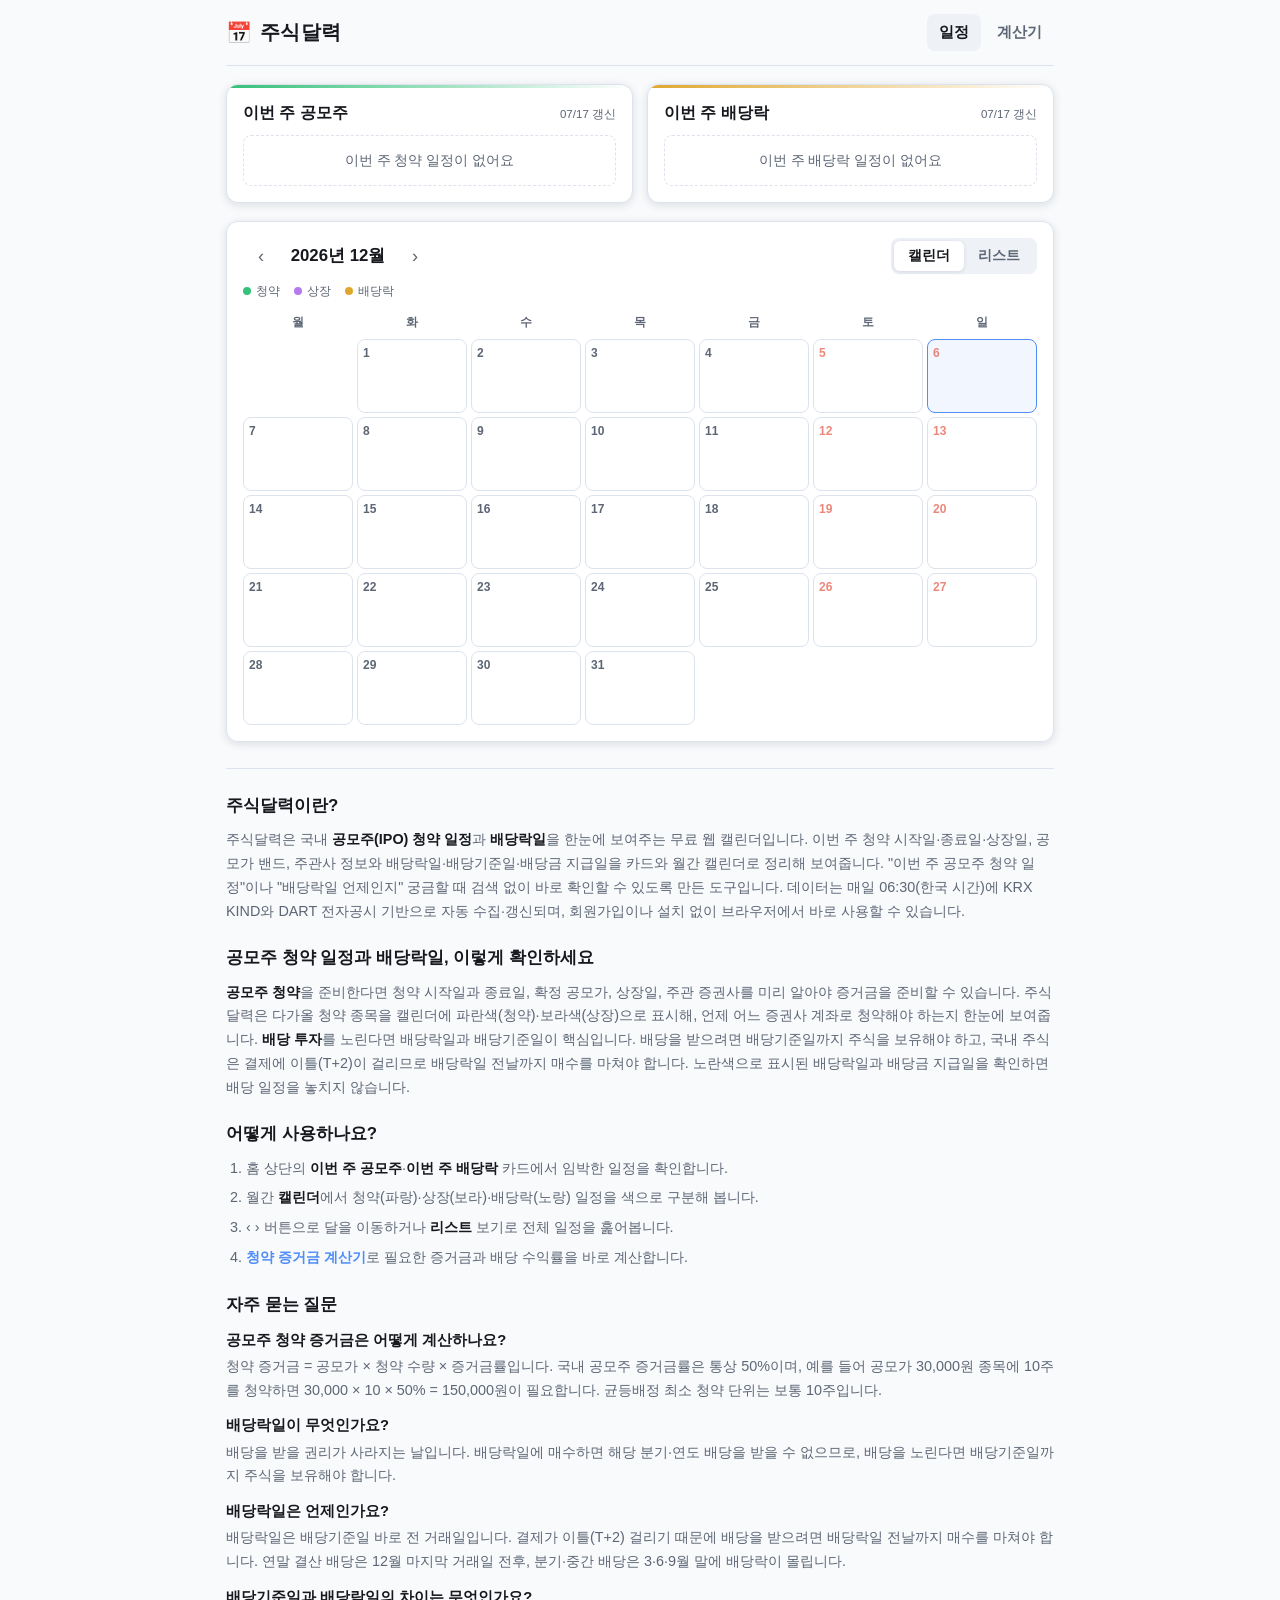
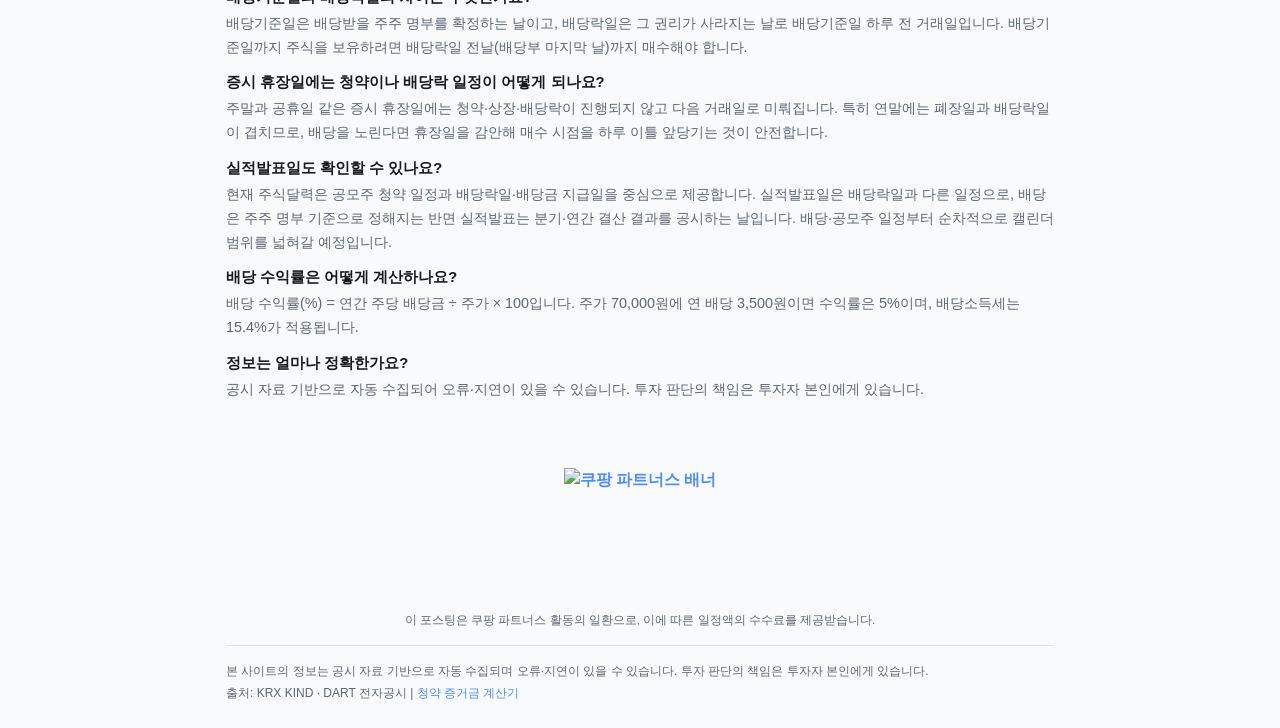
==== commit f7e875d9: "chore: adopt shared GA4 marker block GA4 snippet normalized and wrapped in <!-- shared:ga4 --> marke" ====
--- a/index.html
+++ b/index.html
@@ -3,13 +3,10 @@
 <head>
   <meta charset="utf-8" />
 <!-- Google Analytics (GA4) -->
+<!-- shared:ga4 -->
 <script async src="https://www.googletagmanager.com/gtag/js?id=G-2P73L29BH7"></script>
-<script>
-  window.dataLayer = window.dataLayer || [];
-  function gtag(){dataLayer.push(arguments);}
-  gtag('js', new Date());
-  gtag('config', 'G-2P73L29BH7');
-</script>
+<script>window.dataLayer=window.dataLayer||[];function gtag(){dataLayer.push(arguments);}gtag('js',new Date());gtag('config','G-2P73L29BH7');</script>
+<!-- /shared:ga4 -->
 
   <meta name="viewport" content="width=device-width, initial-scale=1, viewport-fit=cover" />
   <title>주식달력 — 공모주 청약일정·배당락일 한눈에 보는 증시 캘린더</title>
